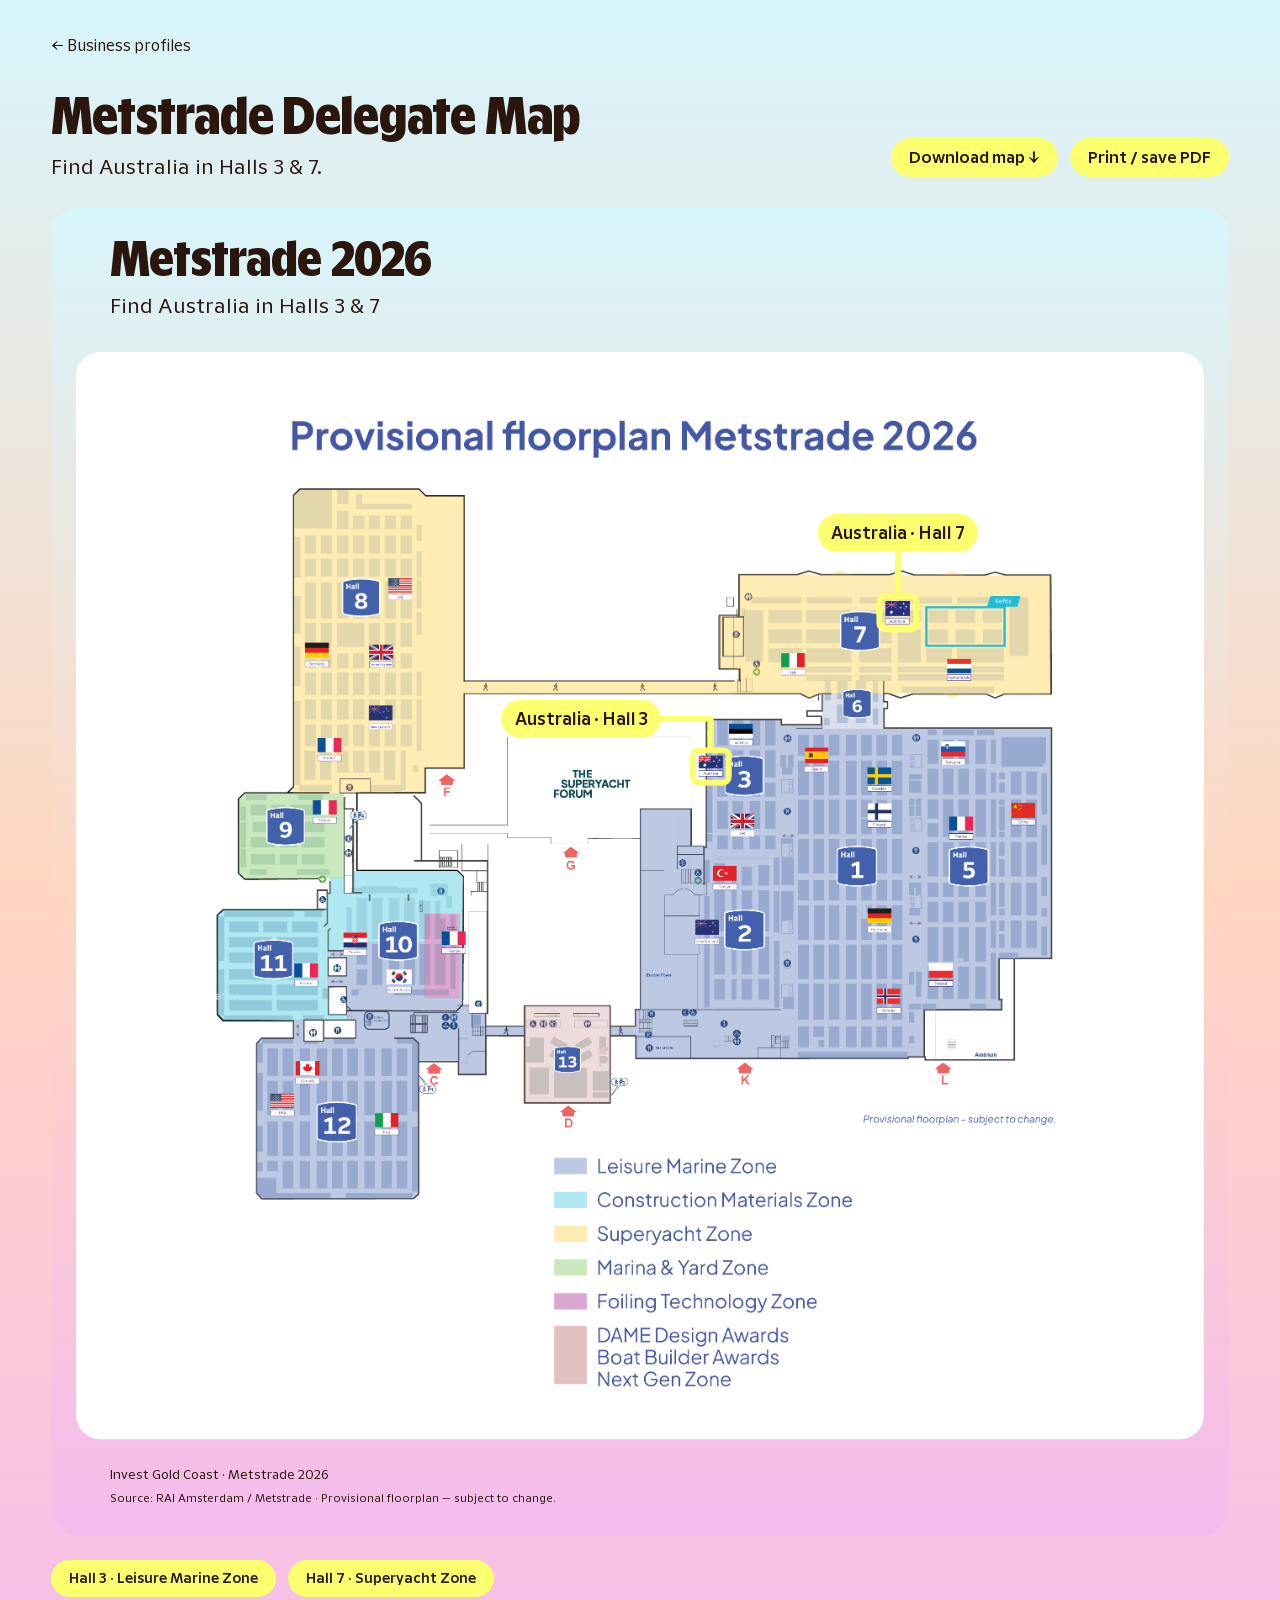
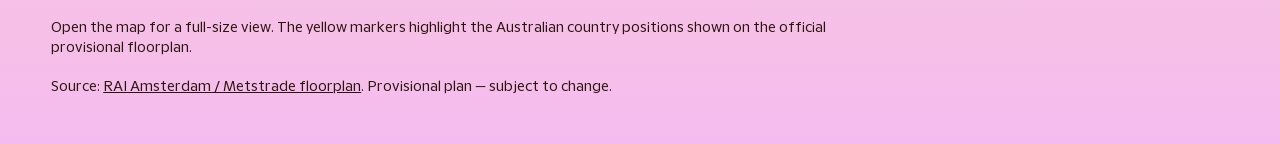
==== map.html @ 5731fd82 "Add files via upload" ====
<!doctype html>
<html lang="en-AU">
<head>
  <meta charset="utf-8">
  <meta name="viewport" content="width=device-width, initial-scale=1">
  <meta name="theme-color" content="#D8F5FC">
  <title>Australia at Metstrade 2026 — Delegate Map</title>
  <link rel="icon" href="assets/favicon.svg" type="image/svg+xml">
  <link rel="stylesheet" href="styles.css?v=brandgc-v2">
  <link rel="stylesheet" href="map.css?v=brandgc-v2">
  <script src="cursor.js?v=brandgc-v2" defer></script>
  <script src="map.js?v=brandgc-v2" defer></script>
</head>
<body class="map-view">
  <main class="map-shell">
    <a class="map-back" href="index.html">← Business profiles</a>
    <header class="map-header">
      <div><h1>Metstrade Delegate Map</h1><p>Find Australia in Halls 3 &amp; 7.</p></div>
      <nav class="map-tools" aria-label="Map actions">
        <a href="assets/maps/metstrade-australia-2026.svg" download="Metstrade-2026-Australia-Map.svg">Download map <span aria-hidden="true">↓</span></a>
        <button id="print-map" type="button">Print / save PDF</button>
      </nav>
    </header>
    <figure class="map-figure">
      <a href="assets/maps/metstrade-australia-2026.svg" aria-label="Open the full-size Australian delegate map">
        <img src="assets/maps/metstrade-australia-2026.svg" width="2800" height="3160" alt="Official Metstrade 2026 floorplan. Yellow callouts identify the Australian flag beside Hall 3 and the Australian flag above Hall 7.">
      </a>
      <div class="map-key"><span>Hall 3 · Leisure Marine Zone</span><span>Hall 7 · Superyacht Zone</span></div>
      <figcaption>Open the map for a full-size view. The yellow markers highlight the Australian country positions shown on the official provisional floorplan.</figcaption>
    </figure>
    <p class="map-source">Source: <a href="https://edge.sitecorecloud.io/raiamsterda13f7-raidigitalpdb6c-productionf3f5-ef30/media/project/rai-amsterdam-xmc/metstrade/metstrade/met/visuals/rebook/metstrade_floorplan2026_3010_flags.png" target="_blank" rel="noopener noreferrer">RAI Amsterdam / Metstrade floorplan</a>. Provisional plan — subject to change.</p>
  </main>
  <div class="cursor-dot" aria-hidden="true"></div>
</body>
</html>
---- styles.css ----
@font-face {
  font-family: GoldCoaster Display;
  src: url("assets/fonts/GoldCoasterDisplay-Black.ttf") format("truetype");
  font-weight: 900;
  font-display: swap;
}
@font-face {
  font-family: GoldCoaster Text;
  src: url("assets/fonts/GoldCoasterText-Regular.ttf") format("truetype");
  font-weight: 400;
  font-display: swap;
}
@font-face {
  font-family: GoldCoaster Text;
  src: url("assets/fonts/GoldCoasterText-Bold.ttf") format("truetype");
  font-weight: 700;
  font-display: swap;
}
:root {
  --ink: #2b160e;
  --pink: #fff0fd;
  --yellow: #fcff6e;
  --sea: #d8f5fc;
  --sunset: #f4bcee;
  --peach: #ffd7c1;
  --page-gutter: clamp(24px, 5.7vw, 88px);
  color: var(--ink);
  background: var(--sea);
  font-family: GoldCoaster Text, Arial, sans-serif;
  font-synthesis: none;
}
* { box-sizing: border-box; }
html { scroll-behavior: smooth; }
body { margin: 0; overflow-x: clip; cursor: auto; }
button, a { -webkit-tap-highlight-color: transparent; }
a { color: inherit; text-decoration: none; }
button { font: inherit; color: inherit; }
button, a[href] { touch-action: manipulation; }
button:not(:disabled), a[href] { cursor: pointer; }
.cursor-dot { position: fixed; top: 0; left: 0; width: clamp(12px, 1.111vw, 20px); height: clamp(12px, 1.111vw, 20px); border-radius: 50%; background: var(--yellow); pointer-events: none; z-index: 1000; opacity: 0; transition: opacity .12s linear; will-change: transform; }
@media (hover: hover) and (pointer: fine) {
  .has-cursor-dot .cursor-dot { opacity: 1; }
}
button:focus-visible, a:focus-visible { outline: 3px solid var(--ink); outline-offset: 5px; }
h1, h2, h3, p { margin: 0; }
.sr-only, .skip-link {
  position: absolute;
  width: 1px;
  height: 1px;
  padding: 0;
  overflow: hidden;
  clip-path: inset(50%);
  white-space: nowrap;
}
.skip-link:focus { position: fixed; top: 16px; left: 16px; z-index: 100; width: auto; height: auto; padding: 12px 20px; clip-path: none; background: var(--yellow); border-radius: 30px; }
.hero {
  position: relative;
  min-height: 92svh;
  min-height: max(620px, 92svh);
  display: grid;
  align-content: center;
  padding: 110px var(--page-gutter) 145px;
  background: linear-gradient(180deg, var(--sunset) 0%, var(--peach) 52%, var(--sea) 100%);
}
.hero-content { text-align: center; max-width: 1300px; width: 100%; margin: auto; }
h1 { font-family: GoldCoaster Display, Arial, sans-serif; font-weight: 900; font-size: clamp(54px, 7.25vw, 112px); line-height: 1; letter-spacing: 0; }
.hero-content > p { max-width: 1120px; margin: clamp(44px, 5vw, 76px) auto 0; font-size: clamp(20px, 2.075vw, 32px); line-height: 1.05; text-wrap: balance; }
.scroll-cue { position: absolute; bottom: 38px; left: 50%; transform: translateX(-50%); display: flex; align-items: center; gap: 14px; font-size: 14px; white-space: nowrap; }
.scroll-cue span { font-size: 26px; transition: transform .25s ease; }
.scroll-cue:hover span { transform: translateY(5px); }
.deck { position: relative; }
.deck-pin { position: relative; padding: 70px var(--page-gutter); }
.deck-nav { display: none; }
.card-stack { width: 100%; max-width: 1320px; margin: auto; display: grid; gap: 70px; container-type: inline-size; }
.business-card {
  position: relative;
  container-type: inline-size;
  width: 100%;
  aspect-ratio: 1484 / 793;
  display: grid;
  grid-template-columns: minmax(0, 1fr) minmax(0, 2fr);
  grid-template-rows: minmax(0, 1fr);
  gap: 3.54%;
  padding: 4.3127%;
  background: var(--pink);
  border-radius: 4.3127cqw;
  color: var(--ink);
  isolation: isolate;
}
.card-copy {
  padding: 0;
  display: flex;
  flex-direction: column;
  gap: calc(2.1cqw * var(--copy-fit, 1));
  min-width: 0;
  min-height: 0;
  overflow: hidden;
}
.card-intro { display: flex; flex-direction: column; gap: calc(1.7cqw * var(--copy-fit, 1)); margin-bottom: calc(.5cqw * var(--copy-fit, 1)); }
.card-title { width: calc(100% + 1.4cqw); color: var(--ink); font-family: GoldCoaster Display, Arial, sans-serif; font-weight: 900; line-height: .98; letter-spacing: -.01em; }
.card-title.large { font-size: calc(8.744cqw * var(--copy-fit, 1)); }
.card-title.medium { font-size: calc(5.86cqw * var(--copy-fit, 1)); }
.card-title.compact { font-size: calc(4.69cqw * var(--copy-fit, 1)); }
.card-copy p, .contact address { font-size: calc(1.18cqw * var(--copy-fit, 1)); line-height: 1.13; }
.description { color: var(--ink); }
.card-copy h3 { font-weight: 700; font-size: calc(1.77cqw * var(--copy-fit, 1)); line-height: 1.2; margin-bottom: calc(1.7cqw * var(--copy-fit, 1)); color: var(--ink); }
.contact address { font-style: normal; display: flex; flex-direction: column; gap: calc(1.05cqw * var(--copy-fit, 1)); }
.contact a { width: fit-content; max-width: 100%; overflow-wrap: anywhere; }
.contact a:hover { text-decoration: underline; text-underline-offset: 3px; }
.card-media { position: relative; min-width: 0; min-height: 0; border-radius: 4.72cqw; }
.card-media > img, .card-media > video { display: block; width: 100%; height: 100%; object-fit: cover; border-radius: inherit; }
.website-pill { position: absolute; bottom: 4.72cqw; right: 4.72cqw; padding: .71cqw 2.82cqw; border-radius: 100px; background: var(--yellow); color: var(--ink); font-size: 2.115cqw; line-height: 1.2; font-weight: 700; white-space: nowrap; transition: box-shadow .2s ease, background .2s ease; }
.card-size-large .card-intro { gap: calc(1.4cqw * var(--copy-fit, 1)); }
@media (min-width: 701px) {
  .card-size-large { grid-template-columns: 35.4% minmax(0, 1fr); gap: 3%; padding: 3.05% 3.485%; }
  .card-size-large .card-copy { padding-right: calc(2.4cqw * var(--copy-fit, 1)); }
  .card-size-large .card-copy p, .card-size-large .contact address { font-size: calc(1.25cqw * var(--copy-fit, 1)); }
  .card-size-large .card-copy h3 { font-size: calc(1.875cqw * var(--copy-fit, 1)); }
  .card-size-large .website-pill { right: 2.5cqw; bottom: 2.5cqw; font-size: 2.342cqw; }
}
.website-pill:hover { background: #f3f95a; box-shadow: 0 4px 18px #4b2f081a; }
.resources-panel { position: relative; min-height: 92svh; display: flex; flex-direction: column; justify-content: center; padding: clamp(44px, 6svh, 100px) var(--page-gutter); margin: 100px calc(-1 * var(--page-gutter)) -70px; background: linear-gradient(180deg, var(--sea) 0%, var(--peach) 50%, var(--sunset) 100%); }
.resources-content { width: 100%; display: flex; flex-direction: column; gap: clamp(40px, 8.5svh, 76px); }
.resources-row { display: flex; flex-wrap: wrap; align-items: center; justify-content: center; gap: 28px; }
.resources-heading { flex: 0 0 auto; font-family: GoldCoaster Display, Arial, sans-serif; font-weight: 900; font-size: clamp(30px, 2.59vw, 40px); line-height: 1; white-space: nowrap; }
.resources-heading span { font-family: GoldCoaster Text, Arial, sans-serif; font-weight: 700; }
.footer-meta { position: absolute; left: 24px; right: 24px; bottom: clamp(28px, 7svh, 62px); display: flex; justify-content: center; gap: 36px; font-size: clamp(14px, 1.037vw, 16px); line-height: 1.2; }
.closing-copy { max-width: 1120px; margin: 0 auto; text-align: center; font-size: clamp(20px, 2.075vw, 32px); line-height: 1.05; text-wrap: balance; }
.resource-actions { display: flex; flex-wrap: wrap; align-items: center; justify-content: center; flex: 0 0 auto; gap: 14px; margin: 0; }
.resource-actions a { display: inline-flex; align-items: center; justify-content: center; padding: 8px 16px; border-radius: 100px; background: var(--yellow); color: var(--ink); font-family: GoldCoaster Text, Arial, sans-serif; font-weight: 700; font-size: clamp(16px, 1.3vw, 20px); line-height: 1.2; text-align: center; }
.resource-actions a[href]:hover { background: #f3f95a; box-shadow: 0 4px 18px #4b2f081a; }
.resource-placeholder { cursor: default; }

/* Scroll enhancement. The unenhanced page remains an ordinary, readable list. */
.has-deck-motion .deck { height: var(--deck-height); }
.has-deck-motion .deck-pin { position: sticky; top: 0; height: var(--stage-height); padding: 0; overflow: clip; isolation: isolate; }
.has-deck-motion .card-stack { position: absolute; inset: 0; width: min(calc(100% - 2 * var(--page-gutter)), 1320px); max-height: calc(100% - 180px); height: auto; aspect-ratio: 1484 / 793; margin: auto; display: block; z-index: 2; pointer-events: none; }
.has-deck-motion .business-card { position: absolute; inset: 0; height: 100%; transform-origin: 20% 85%; will-change: transform; box-shadow: 0 14px 40px -20px #4b2f083b; }
.has-deck-motion .deck-nav { display: flex; position: absolute; bottom: 28px; left: 50%; transform: translateX(-50%); gap: 24px; align-items: center; z-index: 3; }
.deck-nav > p { min-width: 205px; text-align: center; font-size: 14px; }
.arrow-button { border: 1px solid #4b2f083b; border-radius: 50%; width: 42px; height: 42px; background: transparent; display: grid; place-items: center; font-size: 24px; line-height: 1; transition: background .2s, opacity .2s; }
.arrow-button:hover:not(:disabled) { background: var(--yellow); }
.arrow-button:disabled { opacity: .3; }
.has-deck-motion .resources-panel { position: absolute; inset: 0; min-height: 0; height: 100%; padding-top: clamp(44px, 6svh, 100px); margin: 0; z-index: 0; }
.resources-panel:focus { outline: none; }
.has-deck-motion .resources-panel .closing-copy { max-width: min(1120px, 85%); font-size: clamp(20px, 2.075vw, 32px); }

@media (min-width: 701px) and (max-aspect-ratio: 4/3) {
  .has-deck-motion .card-stack { aspect-ratio: auto; height: min(620px, calc(100% - 180px)); max-height: none; }
}
@media (max-width: 700px) {
  :root { --page-gutter: 20px; }
  .hero { min-height: max(620px, 88svh); padding: 70px 22px 125px; }
  h1 { font-size: clamp(32px, 9.6vw, 62px); }
  .hero-content > p { margin-top: 36px; font-size: 20px; line-height: 1.1; }
  .scroll-cue { bottom: 40px; }
  .deck-pin { padding-top: 40px; padding-bottom: 40px; }
  .card-stack { gap: 54px; }
  .business-card { display: flex; flex-direction: column; aspect-ratio: auto; padding: 16px; gap: 0; border-radius: 32px; }
  .card-copy { padding: 23px 20px; gap: 16px; flex: 1; }
  .card-intro { gap: 12px; }
  .card-title { width: 100%; }
  .card-title.large { font-size: 58px; }
  .card-title.medium { font-size: 40px; }
  .card-title.compact { font-size: 36px; }
  .card-copy p, .contact address { font-size: 13px; line-height: 1.14; }
  .card-copy h3 { font-size: 16px; margin-bottom: 8px; }
  .contact address { gap: 7px; }
  .card-media { height: 210px; flex: 0 0 auto; border-radius: 25px; }
  .website-pill { font-size: 15px; right: 14px; bottom: 14px; padding: 7px 17px; }
  .resources-panel { padding: 56px 24px 28px; margin-top: 60px; margin-bottom: -40px; }
  .closing-copy { font-size: 20px; line-height: 1.1; }
  .resource-actions { flex-direction: column; gap: 14px; margin: 0 auto; }
  .has-deck-motion .card-stack { width: calc(100% - 32px); height: calc(100% - 134px); max-height: none; aspect-ratio: auto; }
  .has-deck-motion .card-copy { padding: 22px 20px 18px; gap: 12px; }
  .has-deck-motion .card-title.large { font-size: 50px; }
  .has-deck-motion .card-title.medium { font-size: 35px; }
  .has-deck-motion .card-title.compact { font-size: 32px; }
  .has-deck-motion .card-copy p, .has-deck-motion .contact address { font-size: 12px; line-height: 1.1; }
  .has-deck-motion .card-copy h3 { font-size: 15px; margin-bottom: 7px; }
  .has-deck-motion .contact address { gap: 6px; }
  .has-deck-motion .card-media { height: clamp(110px, 20svh, 175px); }
  .has-deck-motion .deck-nav { bottom: 20px; gap: 14px; }
  .deck-nav > p { min-width: 185px; font-size: 12px; }
  .arrow-button { width: 36px; height: 36px; font-size: 22px; }
  .has-deck-motion .resources-panel { padding: 38px 24px 28px; }
  .has-deck-motion .resources-panel .closing-copy { max-width: none; font-size: 19px; line-height: 1.1; }
  .has-deck-motion .resource-actions { margin: 0 auto; }
}
@media (max-width: 700px) and (max-height: 760px) {
  .has-deck-motion .card-media { height: 112px; }
  .has-deck-motion .card-copy { padding: 19px 18px 16px; gap: 10px; }
  .has-deck-motion .card-title.large { font-size: 46px; }
  .has-deck-motion .card-title.medium { font-size: 32px; }
  .has-deck-motion .card-title.compact { font-size: 30px; }
  .has-deck-motion .card-intro { gap: 8px; }
}

/* Phones use one circular swipe deck, including the intro and resources. */
.mobile-carousel { overflow: hidden; overscroll-behavior: none; }
.mobile-carousel body { height: 100dvh; overflow: hidden; overscroll-behavior: none; }
.mobile-carousel .deck { height: var(--stage-height); }
.mobile-carousel .deck-pin { position: relative; height: var(--stage-height); padding: 0; overflow: clip; isolation: isolate; }
.mobile-carousel .card-stack { position: absolute; inset: 0; width: calc(100% - 32px); height: calc(100% - 134px); max-height: none; aspect-ratio: auto; margin: auto; display: block; touch-action: pan-y; }
.mobile-carousel .carousel-card { position: absolute; inset: 0; width: 100%; height: 100%; border-radius: 32px; transform-origin: 20% 85%; will-change: transform; box-shadow: 0 14px 40px -20px #4b2f083b; touch-action: pan-y; }
.mobile-carousel .card-copy { min-height: 0; overflow: hidden; padding: 0 0 calc(16px * var(--copy-fit, 1)); gap: calc(12px * var(--copy-fit, 1)); }
.mobile-carousel .card-intro { gap: calc(12px * var(--copy-fit, 1)); margin-bottom: 0; }
.mobile-carousel .card-title.large { font-size: calc(50px * var(--copy-fit, 1)); }
.mobile-carousel .card-title.medium { font-size: calc(35px * var(--copy-fit, 1)); }
.mobile-carousel .card-title.compact { font-size: calc(32px * var(--copy-fit, 1)); }
.mobile-carousel .card-copy p, .mobile-carousel .contact address { font-size: calc(12px * var(--copy-fit, 1)); line-height: 1.1; }
.mobile-carousel .card-copy h3 { font-size: calc(15px * var(--copy-fit, 1)); margin-bottom: calc(7px * var(--copy-fit, 1)); }
.mobile-carousel .contact address { gap: calc(6px * var(--copy-fit, 1)); }
.mobile-carousel .card-media { height: clamp(112px, 22svh, 186px); }
.mobile-carousel .website-pill { font-size: 14px; padding: 7px 14px; }
.mobile-carousel .deck-nav { display: flex; position: absolute; bottom: 20px; left: 50%; transform: translateX(-50%); gap: 14px; align-items: center; z-index: 3; }
.mobile-carousel .hero { min-height: 0; display: flex; flex-direction: column; justify-content: center; padding: 32px 24px 84px; overflow: hidden; }
.mobile-carousel .hero-content { margin: auto; }
.mobile-carousel .hero h1 { font-size: clamp(28px, 8.3vw, 40px); }
.mobile-carousel .hero-content > p { font-size: clamp(16px, 2.3svh, 20px); line-height: 1.1; margin-top: 30px; }
.mobile-carousel .hero .scroll-cue { bottom: 34px; font-size: 13px; gap: 10px; }
.mobile-carousel .resources-panel { min-height: 0; margin: 0; padding: 28px 24px 66px; overflow: hidden; }
.mobile-carousel .resources-content { gap: 48px; }
.mobile-carousel .resources-row { flex-direction: column; gap: 22px; }
.mobile-carousel .resources-heading { font-size: 26px; }
.mobile-carousel .footer-meta { bottom: 24px; gap: 22px; font-size: 12px; }
.mobile-carousel .closing-copy { max-width: none; font-size: clamp(14px, 2.05svh, 19px); line-height: 1.16; }
.mobile-carousel .resource-actions { flex-direction: column; gap: 18px; margin: 0; padding-top: 0; }
.mobile-carousel .resource-actions a { max-width: 100%; font-size: 13px; padding: 7px 14px; }
@media (max-height: 760px) {
  .mobile-carousel .resources-panel { padding: 22px 22px 58px; }
  .mobile-carousel .resources-content { gap: 36px; }
  .mobile-carousel .resources-row { gap: 20px; }
  .mobile-carousel .resources-heading { font-size: 24px; }
  .mobile-carousel .resource-actions { gap: 16px; }
  .mobile-carousel .resource-actions a { font-size: 13px; padding: 6px 14px; }
  .mobile-carousel .footer-meta { bottom: 20px; }
  .mobile-carousel .card-media { height: 112px; }
  .mobile-carousel .card-copy { padding: 0 0 calc(12px * var(--copy-fit, 1)); gap: calc(10px * var(--copy-fit, 1)); }
  .mobile-carousel .card-title.large { font-size: calc(46px * var(--copy-fit, 1)); }
  .mobile-carousel .card-title.medium { font-size: calc(32px * var(--copy-fit, 1)); }
  .mobile-carousel .card-title.compact { font-size: calc(30px * var(--copy-fit, 1)); }
  .mobile-carousel .card-intro { gap: 8px; }
}
@media (max-height: 640px) {
  .mobile-carousel .hero { padding: 28px 22px 66px; }
  .mobile-carousel .hero h1 { font-size: clamp(25px, 8.3vw, 28px); }
  .mobile-carousel .hero-content > p { font-size: 14px; line-height: 1.12; margin-top: 22px; }
  .mobile-carousel .hero .scroll-cue { bottom: 24px; font-size: 12px; }
  .mobile-carousel .resources-panel { padding: 18px 20px 50px; }
  .mobile-carousel .resources-content { gap: 26px; }
  .mobile-carousel .closing-copy { font-size: 12px; line-height: 1.15; }
  .mobile-carousel .resources-row { gap: 16px; }
  .mobile-carousel .resources-heading { font-size: 22px; }
  .mobile-carousel .resource-actions { gap: 12px; }
  .mobile-carousel .resource-actions a { font-size: 12px; padding: 6px 12px; }
  .mobile-carousel .footer-meta { bottom: 18px; font-size: 10px; gap: 18px; }
}
@media (prefers-reduced-motion: reduce) {
  html { scroll-behavior: auto; }
  *, *::before, *::after { transition: none !important; }
}
@media print {
  html, body { background: white; }
  .hero { min-height: 0; padding: 40px 0; background: none; }
  .scroll-cue, .skip-link, .deck-nav, .cursor-dot { display: none !important; }
  .has-deck-motion .deck { height: auto; }
  .has-deck-motion .deck-pin { position: static; height: auto; padding: 0; overflow: visible; }
  .has-deck-motion .card-stack { position: static; width: 100%; max-height: none; height: auto; display: grid; gap: 40px; aspect-ratio: auto; }
  .has-deck-motion .business-card { position: relative; height: auto; transform: none !important; opacity: 1 !important; visibility: visible !important; box-shadow: none; break-inside: avoid; }
  .website-pill { opacity: 1 !important; }
  .has-deck-motion .resources-panel { position: relative; margin-top: 60px; padding: 40px 0; height: auto; background: none; opacity: 1 !important; }
  .mobile-carousel, .mobile-carousel body { height: auto; overflow: visible; }
  .mobile-carousel .deck, .mobile-carousel .deck-pin { height: auto; overflow: visible; }
  .mobile-carousel .card-stack { position: static; width: 100%; height: auto; display: grid; gap: 40px; }
  .mobile-carousel .carousel-card { position: relative; height: auto; transform: none !important; visibility: visible !important; break-inside: avoid; box-shadow: none; }
  .mobile-carousel .card-copy { overflow: visible; }
  .mobile-carousel .hero, .mobile-carousel .resources-panel { min-height: 0; padding: 40px 0; background: none; }
  .footer-meta { position: static; margin-top: 40px; }
}
---- map.css ----
.map-view { min-height: 100svh; background: linear-gradient(180deg, var(--sea), var(--peach) 50%, var(--sunset)); }
.map-shell { width: min(100%, 1360px); margin: auto; padding: 36px clamp(20px, 4vw, 60px) 48px; }
.map-back { display: inline-flex; margin-bottom: 36px; font-size: 15px; }
.map-back:hover { text-decoration: underline; }
.map-header { display: flex; flex-wrap: wrap; justify-content: space-between; align-items: flex-end; gap: 28px; margin-bottom: 30px; }
.map-header h1 { font-size: clamp(36px, 4vw, 64px); }
.map-header p { font-size: 20px; margin-top: 14px; }
.map-tools { display: flex; flex-wrap: wrap; gap: 12px; }
.map-tools a, .map-tools button, .map-key span { border: 0; border-radius: 40px; background: var(--yellow); padding: 10px 18px; font-weight: 700; line-height: 1.2; }
.map-tools a:hover, .map-tools button:hover { background: #f3f95a; }
.map-key { display: flex; flex-wrap: wrap; gap: 12px; margin-top: 24px; }
.map-key span { font-size: 14px; }
.map-figure { margin: 0; }
.map-figure img { display: block; width: 100%; height: auto; border-radius: 28px; }
.map-figure figcaption, .map-source { max-width: 780px; font-size: 14px; line-height: 1.4; margin-top: 20px; }
.map-source a { text-decoration: underline; }
@media (max-width: 700px) {
  .map-shell { padding-top: 24px; }
  .map-back { margin-bottom: 28px; }
  .map-header p { font-size: 17px; }
  .map-tools { font-size: 14px; }
  .map-key { gap: 8px; }
  .map-key span { font-size: 12px; padding: 8px 12px; }
}
@media print {
  @page { size: A4 portrait; margin: 10mm; }
  .map-view { background: white; }
  .map-shell { width: 100%; padding: 0; }
  .map-header, .map-back, .map-key, .map-tools, .map-figure figcaption, .map-source { display: none; }
  .map-figure img { width: 100%; max-height: 275mm; object-fit: contain; border-radius: 0; }
}
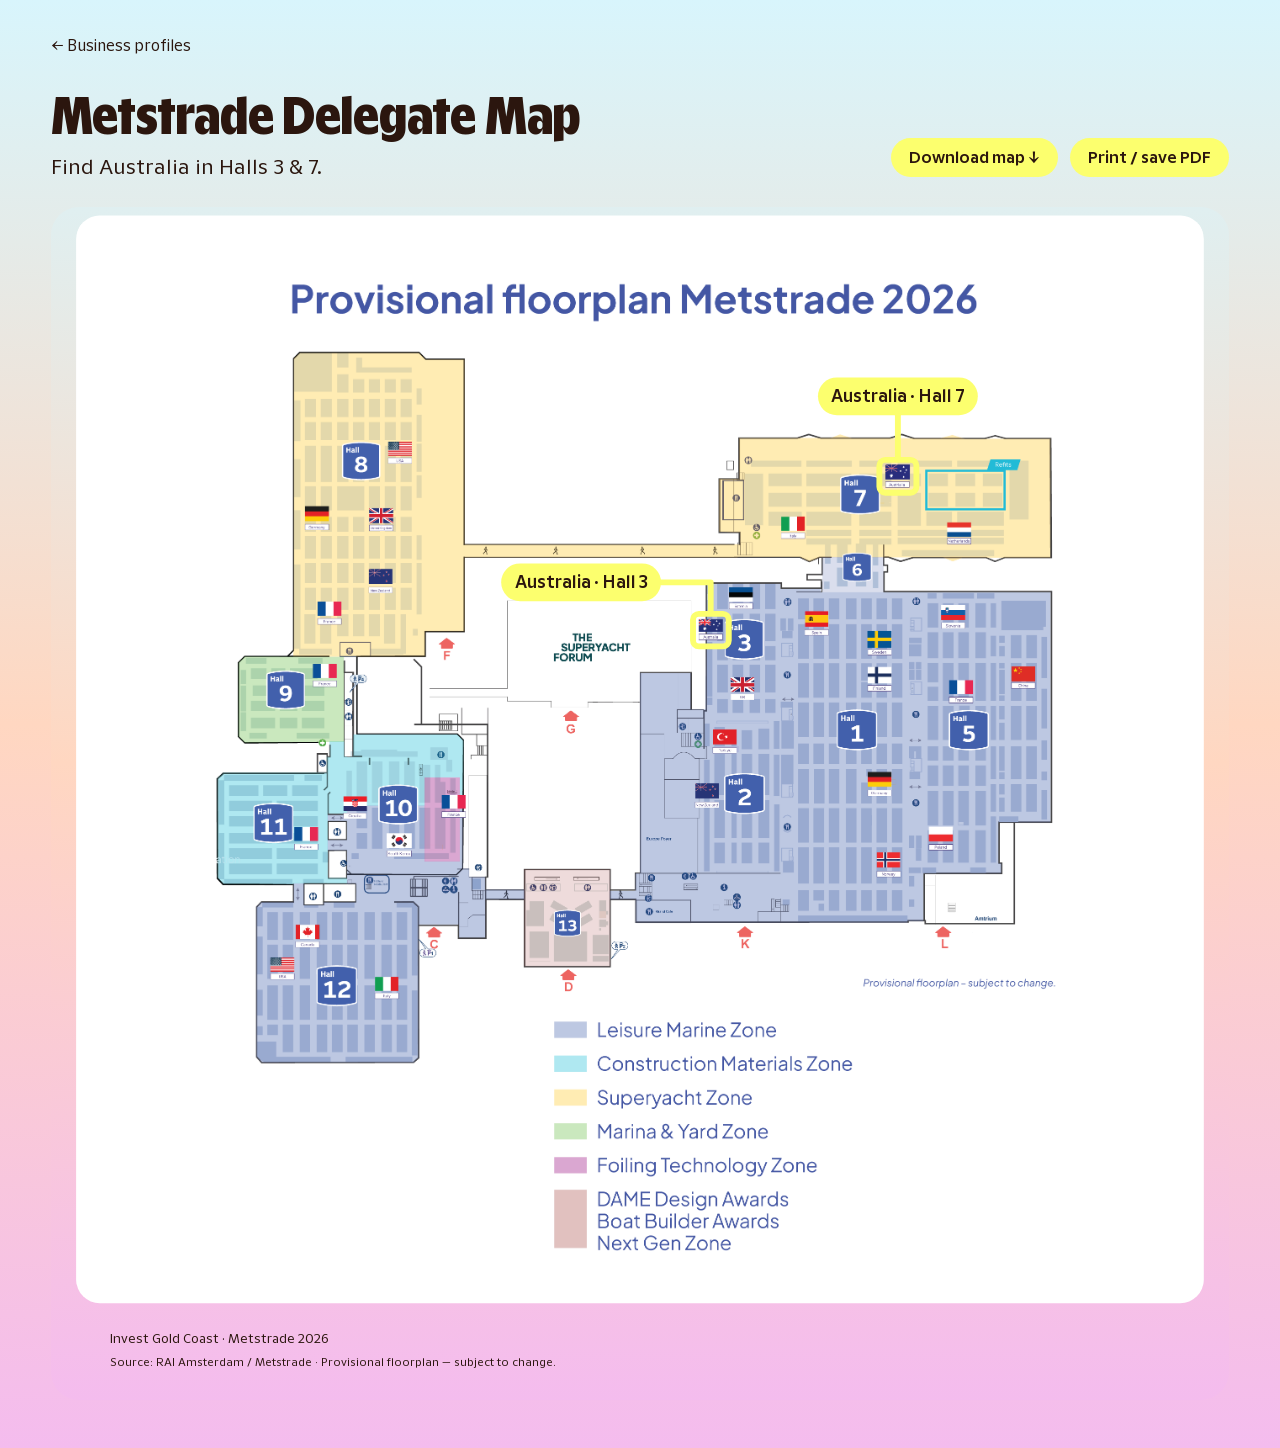
==== commit fd4b3d1d: "Add files via upload" ====
--- a/map.html
+++ b/map.html
@@ -6,10 +6,10 @@
   <meta name="theme-color" content="#D8F5FC">
   <title>Australia at Metstrade 2026 — Delegate Map</title>
   <link rel="icon" href="assets/favicon.svg" type="image/svg+xml">
-  <link rel="stylesheet" href="styles.css?v=brandgc-v2">
-  <link rel="stylesheet" href="map.css?v=brandgc-v2">
-  <script src="cursor.js?v=brandgc-v2" defer></script>
-  <script src="map.js?v=brandgc-v2" defer></script>
+  <link rel="stylesheet" href="styles.css?v=brandgc-v4">
+  <link rel="stylesheet" href="map.css?v=brandgc-v4">
+  <script src="cursor.js?v=brandgc-v4" defer></script>
+  <script src="map.js?v=brandgc-v4" defer></script>
 </head>
 <body class="map-view">
   <main class="map-shell">
@@ -23,12 +23,12 @@
     </header>
     <figure class="map-figure">
       <a href="assets/maps/metstrade-australia-2026.svg" aria-label="Open the full-size Australian delegate map">
-        <img src="assets/maps/metstrade-australia-2026.svg" width="2800" height="3160" alt="Official Metstrade 2026 floorplan. Yellow callouts identify the Australian flag beside Hall 3 and the Australian flag above Hall 7.">
+        <picture>
+          <source media="print" srcset="assets/maps/metstrade-australia-2026.svg">
+          <img src="assets/maps/metstrade-australia-2026-web.svg" width="2800" height="2835" alt="Official Metstrade 2026 floorplan. Yellow callouts identify the Australian flag beside Hall 3 and the Australian flag above Hall 7.">
+        </picture>
       </a>
-      <div class="map-key"><span>Hall 3 · Leisure Marine Zone</span><span>Hall 7 · Superyacht Zone</span></div>
-      <figcaption>Open the map for a full-size view. The yellow markers highlight the Australian country positions shown on the official provisional floorplan.</figcaption>
     </figure>
-    <p class="map-source">Source: <a href="https://edge.sitecorecloud.io/raiamsterda13f7-raidigitalpdb6c-productionf3f5-ef30/media/project/rai-amsterdam-xmc/metstrade/metstrade/met/visuals/rebook/metstrade_floorplan2026_3010_flags.png" target="_blank" rel="noopener noreferrer">RAI Amsterdam / Metstrade floorplan</a>. Provisional plan — subject to change.</p>
   </main>
   <div class="cursor-dot" aria-hidden="true"></div>
 </body>
--- a/styles.css
+++ b/styles.css
@@ -73,6 +73,7 @@
 .deck-nav { display: none; }
 .card-stack { width: 100%; max-width: 1320px; margin: auto; display: grid; gap: 70px; container-type: inline-size; }
 .business-card {
+  --url-inset: 24px;
   position: relative;
   container-type: inline-size;
   width: 100%;
@@ -109,14 +110,13 @@
 .contact a:hover { text-decoration: underline; text-underline-offset: 3px; }
 .card-media { position: relative; min-width: 0; min-height: 0; border-radius: 4.72cqw; }
 .card-media > img, .card-media > video { display: block; width: 100%; height: 100%; object-fit: cover; border-radius: inherit; }
-.website-pill { position: absolute; bottom: 4.72cqw; right: 4.72cqw; padding: .71cqw 2.82cqw; border-radius: 100px; background: var(--yellow); color: var(--ink); font-size: 2.115cqw; line-height: 1.2; font-weight: 700; white-space: nowrap; transition: box-shadow .2s ease, background .2s ease; }
+.website-pill { position: absolute; bottom: var(--url-inset); right: var(--url-inset); padding: 6px 16px; border-radius: 100px; background: var(--yellow); color: var(--ink); font-size: clamp(14px, 1.45vw, 20px); line-height: 1.2; font-weight: 700; white-space: nowrap; transition: box-shadow .2s ease, background .2s ease; }
 .card-size-large .card-intro { gap: calc(1.4cqw * var(--copy-fit, 1)); }
 @media (min-width: 701px) {
   .card-size-large { grid-template-columns: 35.4% minmax(0, 1fr); gap: 3%; padding: 3.05% 3.485%; }
   .card-size-large .card-copy { padding-right: calc(2.4cqw * var(--copy-fit, 1)); }
   .card-size-large .card-copy p, .card-size-large .contact address { font-size: calc(1.25cqw * var(--copy-fit, 1)); }
   .card-size-large .card-copy h3 { font-size: calc(1.875cqw * var(--copy-fit, 1)); }
-  .card-size-large .website-pill { right: 2.5cqw; bottom: 2.5cqw; font-size: 2.342cqw; }
 }
 .website-pill:hover { background: #f3f95a; box-shadow: 0 4px 18px #4b2f081a; }
 .resources-panel { position: relative; min-height: 92svh; display: flex; flex-direction: column; justify-content: center; padding: clamp(44px, 6svh, 100px) var(--page-gutter); margin: 100px calc(-1 * var(--page-gutter)) -70px; background: linear-gradient(180deg, var(--sea) 0%, var(--peach) 50%, var(--sunset) 100%); }
@@ -156,7 +156,7 @@
   .scroll-cue { bottom: 40px; }
   .deck-pin { padding-top: 40px; padding-bottom: 40px; }
   .card-stack { gap: 54px; }
-  .business-card { display: flex; flex-direction: column; aspect-ratio: auto; padding: 16px; gap: 0; border-radius: 32px; }
+  .business-card { --url-inset: 12px; display: flex; flex-direction: column; aspect-ratio: auto; padding: 16px; gap: 0; border-radius: 32px; }
   .card-copy { padding: 23px 20px; gap: 16px; flex: 1; }
   .card-intro { gap: 12px; }
   .card-title { width: 100%; }
@@ -167,7 +167,7 @@
   .card-copy h3 { font-size: 16px; margin-bottom: 8px; }
   .contact address { gap: 7px; }
   .card-media { height: 210px; flex: 0 0 auto; border-radius: 25px; }
-  .website-pill { font-size: 15px; right: 14px; bottom: 14px; padding: 7px 17px; }
+  .website-pill { font-size: 13px; padding: 6px 12px; }
   .resources-panel { padding: 56px 24px 28px; margin-top: 60px; margin-bottom: -40px; }
   .closing-copy { font-size: 20px; line-height: 1.1; }
   .resource-actions { flex-direction: column; gap: 14px; margin: 0 auto; }
@@ -212,7 +212,6 @@
 .mobile-carousel .card-copy h3 { font-size: calc(15px * var(--copy-fit, 1)); margin-bottom: calc(7px * var(--copy-fit, 1)); }
 .mobile-carousel .contact address { gap: calc(6px * var(--copy-fit, 1)); }
 .mobile-carousel .card-media { height: clamp(112px, 22svh, 186px); }
-.mobile-carousel .website-pill { font-size: 14px; padding: 7px 14px; }
 .mobile-carousel .deck-nav { display: flex; position: absolute; bottom: 20px; left: 50%; transform: translateX(-50%); gap: 14px; align-items: center; z-index: 3; }
 .mobile-carousel .hero { min-height: 0; display: flex; flex-direction: column; justify-content: center; padding: 32px 24px 84px; overflow: hidden; }
 .mobile-carousel .hero-content { margin: auto; }
--- a/map.css
+++ b/map.css
@@ -6,26 +6,20 @@
 .map-header h1 { font-size: clamp(36px, 4vw, 64px); }
 .map-header p { font-size: 20px; margin-top: 14px; }
 .map-tools { display: flex; flex-wrap: wrap; gap: 12px; }
-.map-tools a, .map-tools button, .map-key span { border: 0; border-radius: 40px; background: var(--yellow); padding: 10px 18px; font-weight: 700; line-height: 1.2; }
+.map-tools a, .map-tools button { border: 0; border-radius: 40px; background: var(--yellow); padding: 10px 18px; font-weight: 700; line-height: 1.2; }
 .map-tools a:hover, .map-tools button:hover { background: #f3f95a; }
-.map-key { display: flex; flex-wrap: wrap; gap: 12px; margin-top: 24px; }
-.map-key span { font-size: 14px; }
 .map-figure { margin: 0; }
 .map-figure img { display: block; width: 100%; height: auto; border-radius: 28px; }
-.map-figure figcaption, .map-source { max-width: 780px; font-size: 14px; line-height: 1.4; margin-top: 20px; }
-.map-source a { text-decoration: underline; }
 @media (max-width: 700px) {
   .map-shell { padding-top: 24px; }
   .map-back { margin-bottom: 28px; }
   .map-header p { font-size: 17px; }
   .map-tools { font-size: 14px; }
-  .map-key { gap: 8px; }
-  .map-key span { font-size: 12px; padding: 8px 12px; }
 }
 @media print {
   @page { size: A4 portrait; margin: 10mm; }
   .map-view { background: white; }
   .map-shell { width: 100%; padding: 0; }
-  .map-header, .map-back, .map-key, .map-tools, .map-figure figcaption, .map-source { display: none; }
+  .map-header, .map-back, .map-tools { display: none; }
   .map-figure img { width: 100%; max-height: 275mm; object-fit: contain; border-radius: 0; }
 }
